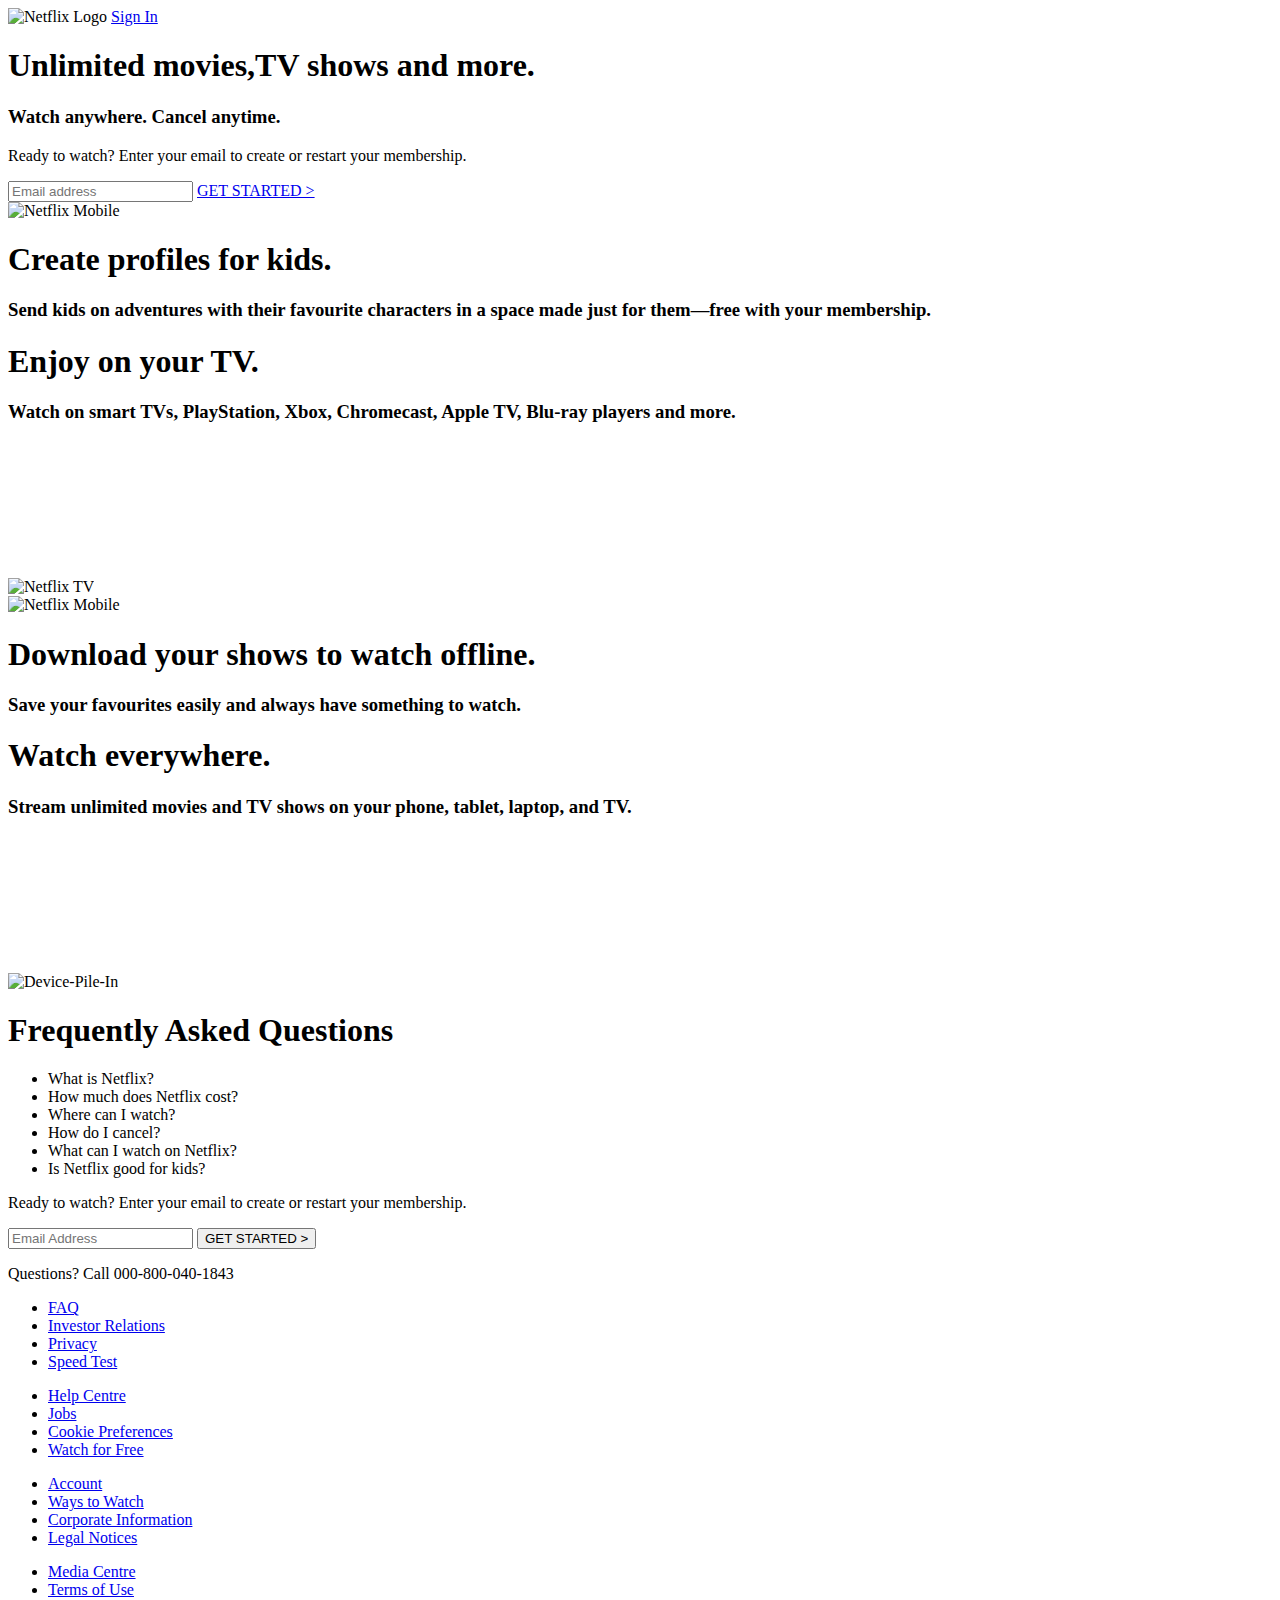
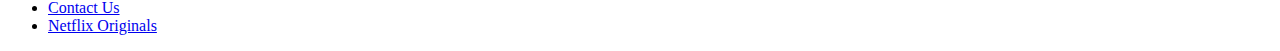
==== Netflix-Clone/index.html @ c0a0912b "Task2" ====
<!DOCTYPE html>
<html lang="en">
<head>
    <meta charset="UTF-8">
    <meta name="viewport" content="width=device-width, initial-scale=1.0">
    <link rel="stylesheet" href="style.css">
    <title>Netflix</title>
</head>
<body>
    <header class="showcase">
        <div class="showcase-top">
            <img src="logo.png" alt="Netflix Logo">
            <a href="#" class="btn btn-rounded">Sign In</a>
          </div>
            
        </div>
        <div class="showcase-content">
            <h1>Unlimited movies,TV shows and more.</h1>
            <h3>Watch anywhere. Cancel anytime.</h3>
            <p>Ready to watch? Enter your email to create or restart your membership.</p>
            <input type="email" name="email" id="mail" placeholder="Email address">
            <a href="#" class="btn btn-lg">GET STARTED ></a>
        </div>
    </header>

    <section class="style-cards">
        <div class="card-0">
            <img src="feature-4.png" alt="Netflix Mobile">
            <div class="desc-0">
                <h1>Create profiles for kids.</h1>
                <h3>Send kids on adventures with their favourite characters in a space made just for them—free with your membership.</h3>
            </div>
        </div>
        <div class="card-1">
            <div class="desc-1">
                <h1>Enjoy on your TV.</h1>
                <h3>Watch on smart TVs, PlayStation, Xbox, Chromecast, Apple TV, Blu-ray players and more.</h3>
            </div>
            <img src="tv.png" alt="Netflix TV">
            <video class="video-1" autoplay="" playsinline="" muted="" loop=""><source src="1.m4v" type="video/mp4"></video>
        </div>
        <div class="card-2">
            <img src="feature-2.png" alt="Netflix Mobile">
            <div class="desc-2">
                <h1>Download your shows to watch offline.</h1>
                <h3>Save your favourites easily and always have something to watch.</h3>
            </div>
        </div>
        <div class="card-3">
            <div class="desc-3">
                <h1>Watch everywhere.</h1>
                <h3>Stream unlimited movies and TV shows on your phone, tablet, laptop, and TV.</h3>
            </div>
            <img src="4.png" alt="Device-Pile-In">
            <video class="video-2" autoplay="" playsinline="" muted="" loop=""><source src="2.m4v" type="video/mp4"></video>
        </div>
    </section>

    <section class="lastsec">
        <div class="faq">
            <h1>Frequently Asked Questions</h1>
            <ul class="questions">
                <li>What is Netflix?</li>
                <li>How much does Netflix cost?</li>
                <li>Where can I watch?</li>
                <li>How do I cancel?</li>
                <li>What can I watch on Netflix?</li>
                <li>Is Netflix good for kids?</li>
            </ul>
            <p>Ready to watch? Enter your email to create or restart your membership.</p>
            <div class="input">
                <input type="email" name="email" placeholder="Email Address">
                <a href="#" class="btn-rounded"><button>GET STARTED ></button></a>
            </div>
        </div>
    </section>


    <footer class="footer">
        <p>Questions? Call 000-800-040-1843</p>
        <div class="footer-cols">
            <ul>
                <li><a href="#">FAQ</a></li>
                <li><a href="#">Investor Relations</a></li>
                <li><a href="#">Privacy</a></li>
                <li><a href="#">Speed Test</a></li>
            </ul>
            <ul>
                <li><a href="#">Help Centre</a></li>
                <li><a href="#">Jobs</a></li>
                <li><a href="#">Cookie Preferences</a></li>
                <li><a href="#">Watch for Free</a></li>
            </ul>
            <ul>
                <li><a href="#">Account</a></li>
                <li><a href="#">Ways to Watch</a></li>
                <li><a href="#">Corporate Information</a></li>
                <li><a href="#">Legal Notices</a></li>
            </ul>
            <ul>
                <li><a href="#">Media Centre</a></li>
                <li><a href="#">Terms of Use</a></li>
                <li><a href="#">Contact Us</a></li>
                <li><a href="#">Netflix Originals</a></li>
            </ul>
        </div>
    </footer>
</body>
</html>
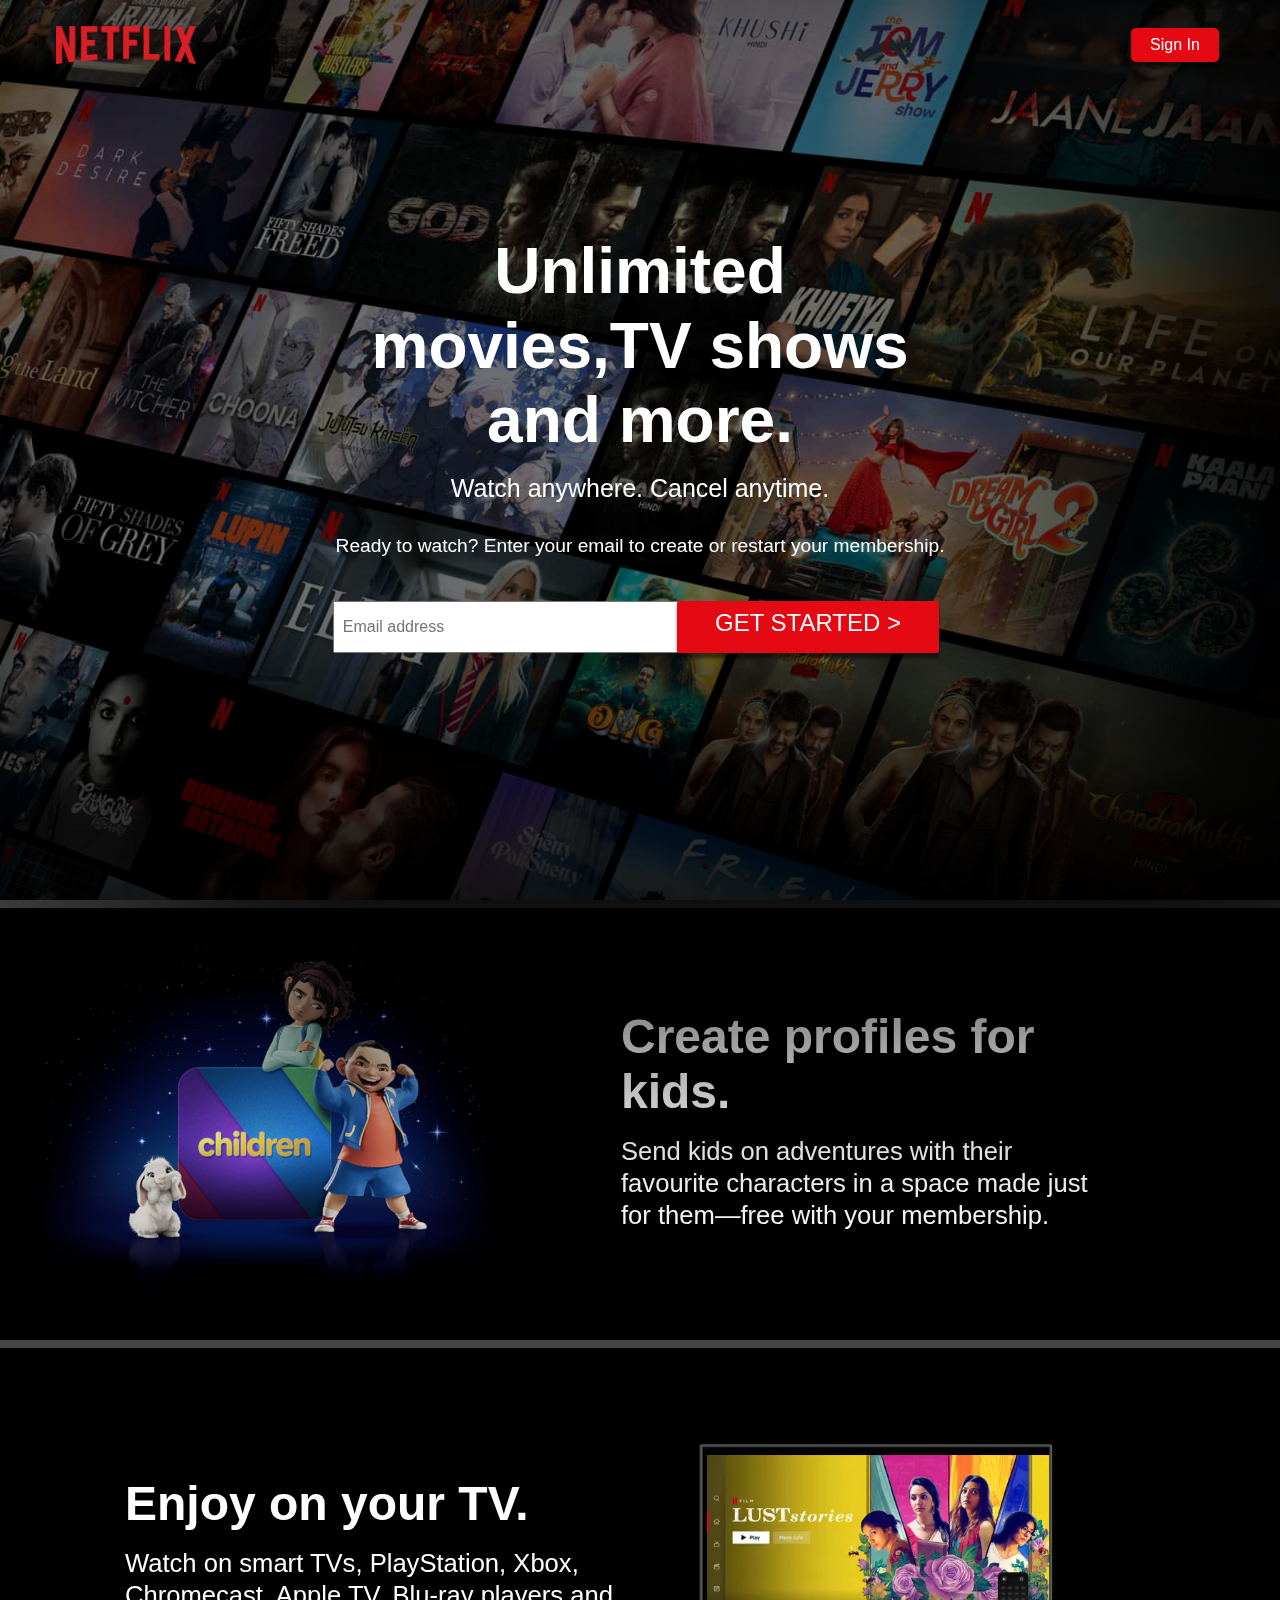
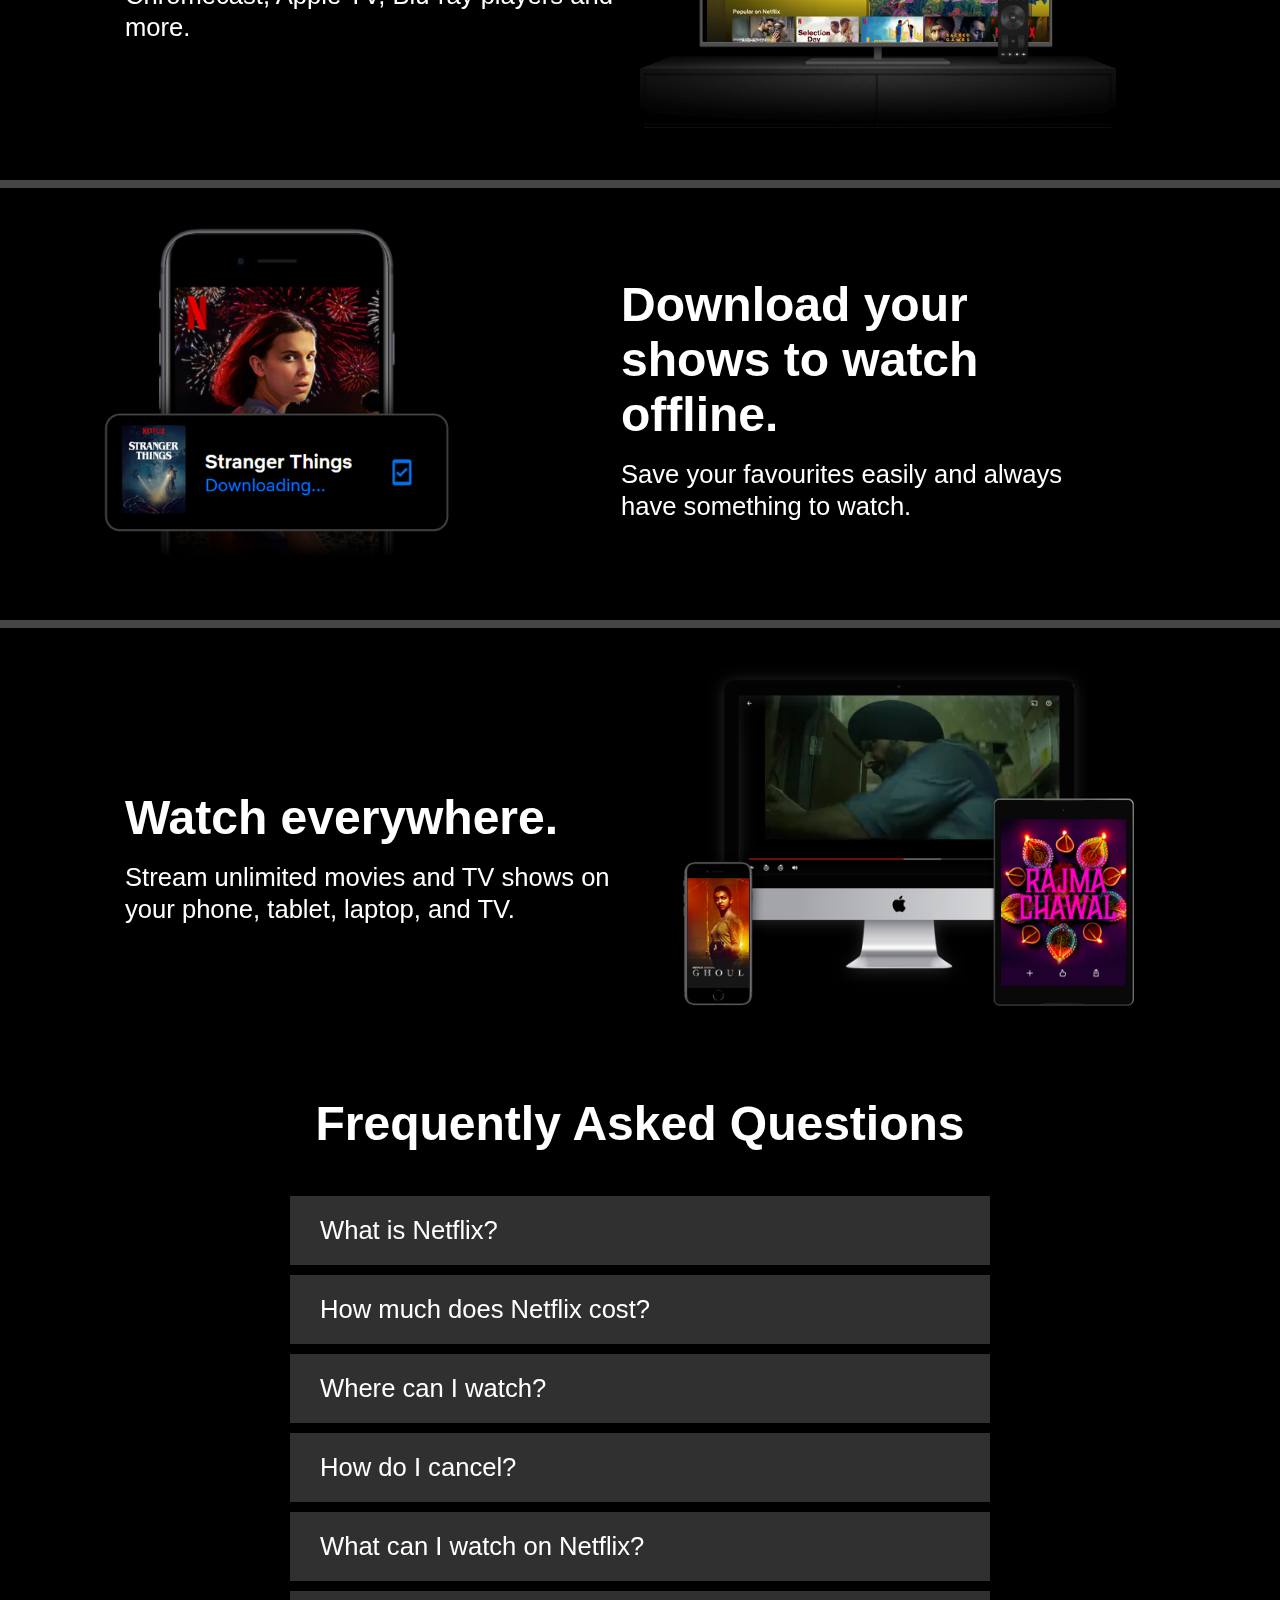
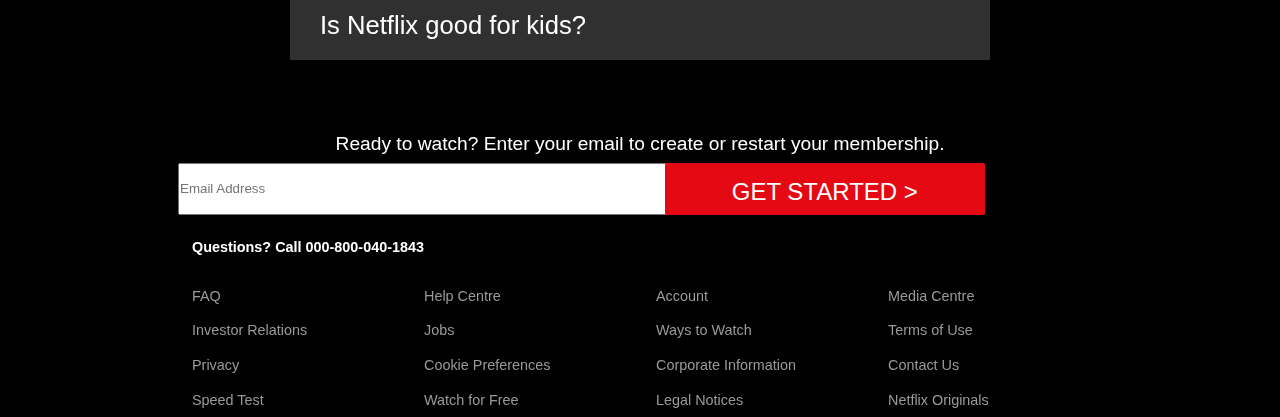
==== commit b43cc901: "Add files via upload" ====
--- a/Netflix-Clone/index.html
+++ b/Netflix-Clone/index.html
@@ -106,4 +106,4 @@
         </div>
     </footer>
 </body>
-</html>
+</html>--- a/Netflix-Clone/style.css
+++ b/Netflix-Clone/style.css
@@ -0,0 +1,349 @@
+html {
+  height: 100%;
+  width: 100%;
+}
+:root{
+  --primary-color: #e50914;
+  --dark-color: #141414;
+  --light-color: #f4f4f4;
+}
+
+*{
+  margin: 0;
+  padding: 0;
+}
+
+body{
+  font-family: Arial, Helvetica, sans-serif;
+  background: #000000;
+  color: #999999;
+}
+
+ul{
+  list-style: none;
+}
+
+h1,h2,h3,h4{
+  color: #ffffff;
+}
+
+h3{
+  font-weight: lighter;
+}
+
+a{
+  color: #ffffff;
+  text-decoration: none;
+}
+
+p{
+  margin: 0.5rem 0;
+  font-weight: bold;
+  color: #ffffff;
+}
+
+img{
+  width: 100%;
+}
+
+.showcase{
+  width: 100%;
+  height: 100vh;
+  position: relative;
+  background: url("netflix.jpg") no-repeat center center/cover;
+}
+
+.showcase::after{
+  content: "";
+  position: absolute;
+  top: 0;
+  left: 0;
+  width: 100%;
+  height: 100%;
+  z-index: 1;
+  background: rgba(0, 0, 0, 0.4);
+  box-shadow: 120px 100px 250px #000000 , inset -120px -100px 250px #000000;
+}
+
+.showcase-top{
+  position: relative;
+  z-index: 2;
+  height: 90px;
+}
+
+.showcase-top img{
+  width: 140px;
+  position: absolute;
+  top: 50%;
+  left: 0;
+  transform: translate(40% , -50%);
+}
+
+.showcase-top a{
+  position: absolute;
+  top: 50%;
+  right: 0;
+  transform: translate(-60% , -50%);
+}
+
+.showcase-content{
+  position: relative;
+  margin: 0 26%;
+  z-index: 2;
+  display: flex;
+  flex-direction: column;
+  justify-content: center;
+  text-align: center;
+  align-items: center;
+  margin-top: 9rem;
+}
+
+.showcase-content h1{
+  font-weight: 700;
+  font-size: 64px;
+  margin: 0 30px;
+  max-width: 800px;
+  line-height: 74.5px;
+}
+
+.showcase-content h3{
+  color: white;
+  font-size: 25px;
+  margin: 16px 0;
+}
+
+.showcase-content p{
+  font-size: 19.2px;
+  font-weight: 300;
+  padding-top: 0.5rem;
+  padding-bottom: 1rem;
+}
+
+.showcase-content input{
+  position: absolute;
+  left: 0;
+  bottom: -8vh;
+  width: 454px;
+  height: 3rem;
+  font-size: 1rem;
+  padding-left: 0.5rem;
+}
+
+.btn{
+  display: inline-block;
+  background: var(--primary-color);
+  color: white;
+  padding: 0.5rem 1.2rem;
+  font-size: 1rem;
+  text-align: center;
+  border: none;
+  cursor: pointer;
+  border-radius: 2px;
+  margin-right: 0.5rem;
+  outline: none;
+  box-shadow: 0 5px 3px rgba(0, 0, 0, 0.45);
+}
+
+.btn:hover{
+  opacity: 0.9;
+}
+
+.btn-rounded{
+  border-radius: 5px;
+}
+
+.showcase-content .btn-lg{
+  position: absolute;
+  right: 0;
+  bottom: -8vh;
+  padding: 0.5rem 1.2rem;
+  font-size: 1.5rem;
+  text-transform: uppercase;
+  height: 36px;
+  width: 14rem;
+}
+
+.card-0 , 
+.card-1,
+.card-2,
+.card-3{
+  border-top: 8px rgb(69, 69, 69) solid;
+  padding: 50px;
+}
+
+.card-0{
+  position: relative;
+  display: inline-grid;
+  grid-template-columns: 40% 50%;
+  text-align: left;
+  align-items: center;
+  padding: 25px 45px 50px;
+}
+
+.desc-0{
+  padding-left: 100px;
+}
+
+.card-1{
+  position: relative;
+  display: inline-grid;
+  grid-template-columns: 50% 40%;
+  text-align: left;
+  align-items: center;
+  padding: 25px 45px 50px;
+}
+
+.desc-1{
+  padding-left: 80px;
+}
+
+.style-cards h1{
+  font-size: 3rem;
+  padding: 1rem;
+  padding-left: 0;
+}
+
+.style-cards h3{
+  font-size: 1.6rem;
+  line-height: 2rem;
+}
+
+.card-1 video{
+  position: relative;
+  width: 100%;
+  height: 54%;
+  grid-column: 2/2;
+  grid-row: 1/2;
+  z-index: -1;
+}
+
+.card-1 img{
+  grid-column: 2/2;
+  grid-row: 1/2;
+}
+
+.card-2{
+  position: relative;
+  display: inline-grid;
+  grid-template-columns: 40% 50%;
+  text-align: left;
+  align-items: center;
+  padding: 25px 45px 50px;
+}
+
+.desc-2{
+  padding-left: 100px;
+}
+
+.card-3{
+  position: relative;
+  display: inline-grid;
+  grid-template-columns: 50% 40%;
+  text-align: left;
+  align-items: center;
+  padding: 25px 45px 50px;
+}
+
+.desc-3{
+  padding-left: 80px;
+  padding-right: 20px;
+}
+
+.card-3 img{
+  width: 110%;
+  grid-column: 2/2;
+  grid-row: 1/2;
+}
+
+.card-3 video{
+  position: relative;
+  top: -87px;
+  left: 125px;
+  width: 65%;
+  height: 78%;
+  grid-column: 2/2;
+  grid-row: 1/2;
+  z-index: -1;
+}
+
+.faq{
+  text-align: center;
+}
+
+.faq h1{
+  padding-bottom: 40px;
+  font-size: 3rem;
+}
+
+.questions{
+  display: flex;
+  flex-direction: column;
+  flex-basis: 40%;
+  align-items: center;
+}
+
+.questions li{
+  padding: 20px 30px;
+  margin: 5px;
+  font-size: 1.6rem;
+  background-color: #303030;
+  color: white;
+  text-align: left;
+  width: 50%;
+}
+
+.faq p{
+  padding-top: 60px;
+  font-size: 1.2rem;
+  font-weight: 200;
+}
+
+.input{
+  display: inline-grid;
+  align-items: center;
+  grid-template-columns: 50% 40%;
+}
+
+.input input{
+  width: 600px;
+  height: 3rem;
+}
+
+.input button{
+  height: 3.25rem;
+  width: 320px;
+  left: 20px;
+  text-align: center;
+  background-color: var(--primary-color);
+  font-size: 1.5rem;
+  padding: 15px 32px;
+  border: none;
+  border-radius: 2px;
+  color: white;
+}
+
+.footer{
+  max-width: 70%;
+  margin: 1rem auto;
+  overflow: auto;
+}
+
+.footer ,
+.footer a{
+  color: #999999;
+  font-size: 0.9rem;
+}
+
+.footer p{
+  margin-bottom: 1.5rem;
+}
+
+.footer .footer-cols{
+  display: grid;
+  grid-template-columns: repeat(4 , 1fr);
+  grid-gap: 2rem;
+}
+
+.footer li{
+  line-height: 2.4;
+}
